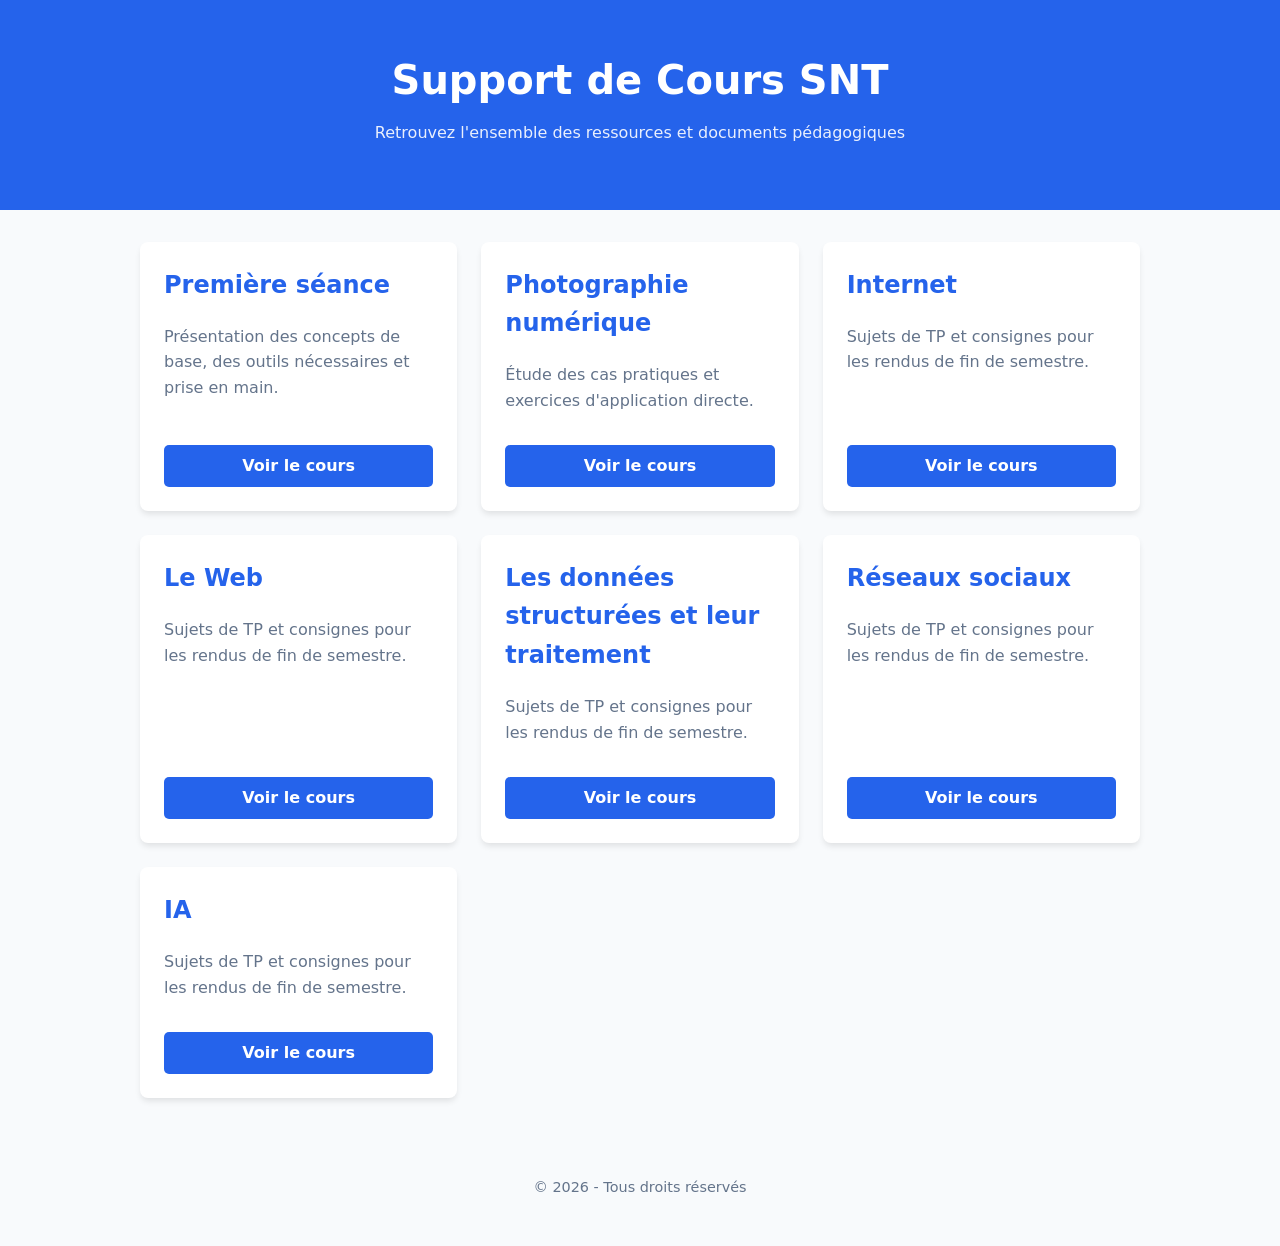
==== index.html @ 0f5ac12b "Update index.html" ====
<!DOCTYPE html>
<html lang="fr">
<head>
    <meta charset="UTF-8">
    <meta name="viewport" content="width=device-width, initial-scale=1.0">
    <title>Mes Cours en Ligne</title>
    <style>
        :root {
            --primary-color: #2563eb;
            --bg-color: #f8fafc;
            --card-bg: #ffffff;
            --text-color: #1e293b;
            --text-muted: #64748b;
        }

        body {
            font-family: system-ui, -apple-system, sans-serif;
            background-color: var(--bg-color);
            color: var(--text-color);
            line-height: 1.6;
            margin: 0;
            padding: 0;
        }

        header {
            background-color: var(--primary-color);
            color: white;
            text-align: center;
            padding: 3rem 1rem;
        }

        header h1 { margin: 0; font-size: 2.5rem; }
        header p { margin-top: 0.5rem; opacity: 0.9; }

        container {
            max-width: 1000px;
            margin: 2rem auto;
            padding: 0 1rem;
            display: block;
        }

        .grid {
            display: grid;
            grid-template-columns: repeat(auto-fit, minmax(280px, 1fr));
            gap: 1.5rem;
        }

        .card {
            background: var(--card-bg);
            border-radius: 8px;
            padding: 1.5rem;
            box-shadow: 0 4px 6px -1px rgba(0, 0, 0, 0.1);
            display: flex;
            flex-direction: column;
            justify-content: space-between;
        }

        .card h2 { margin-top: 0; color: var(--primary-color); }
        .card p { color: var(--text-muted); flex-grow: 1; }

        .btn {
            display: inline-block;
            background-color: var(--primary-color);
            color: white;
            text-decoration: none;
            padding: 0.5rem 1rem;
            border-radius: 5px;
            text-align: center;
            margin-top: 1rem;
            font-weight: bold;
        }

        .btn:hover { opacity: 0.9; }

        footer {
            text-align: center;
            padding: 2rem;
            color: var(--text-muted);
            font-size: 0.9rem;
        }
    </style>
</head>
<body>

    <header>
        <h1>Support de Cours SNT</h1>
        <p>Retrouvez l'ensemble des ressources et documents pédagogiques</p>
    </header>

    <container>
        <div class="grid">
            <div class="card">
                <div>
                    <h2>Première séance</h2>
                    <p>Présentation des concepts de base, des outils nécessaires et prise en main.</p>
                </div>
                <a href="Cours_TPs/README" class="btn" target="_blank">Voir le cours</a>
            </div>

            <div class="card">
                <div>
                    <h2>Photographie numérique</h2>
                    <p>Étude des cas pratiques et exercices d'application directe.</p>
                </div>
                <a href="Cours_TPs/Photographie_numérique/index_PN" class="btn">Voir le cours</a>
            </div>

            <div class="card">
                <div>
                    <h2>Internet</h2>
                    <p>Sujets de TP et consignes pour les rendus de fin de semestre.</p>
                </div>
                <a href="Cours_TPs/Internet/Index_I" class="btn" >Voir le cours</a>
            </div>

            <div class="card">
                <div>
                    <h2>Le Web</h2>
                    <p>Sujets de TP et consignes pour les rendus de fin de semestre.</p>
                </div>
                <a href="Cours_TPs/Web/Index_W" class="btn" >Voir le cours</a>
            </div>

            <div class="card">
                <div>
                    <h2>Les données structurées et leur traitement</h2>
                    <p>Sujets de TP et consignes pour les rendus de fin de semestre.</p>
                </div>
                <a href="Cours_TPs/Les données structurées et leur traitement/Index_DST" class="btn" >Voir le cours</a>
            </div>

            <div class="card">
                <div>
                    <h2>Réseaux sociaux</h2>
                    <p>Sujets de TP et consignes pour les rendus de fin de semestre.</p>
                </div>
                <a href="Cours_TPs/Réseaux_sociaux/Index_RS" class="btn" >Voir le cours</a>
            </div>

            <div class="card">
                <div>
                    <h2>IA</h2>
                    <p>Sujets de TP et consignes pour les rendus de fin de semestre.</p>
                </div>
                <a href="Cours_TPs/IA" class="btn">Voir le cours</a>
            </div>
        </div>
    </container>

    <footer>
        <p>© 2026 - Tous droits réservés</p>
    </footer>

</body>
</html>
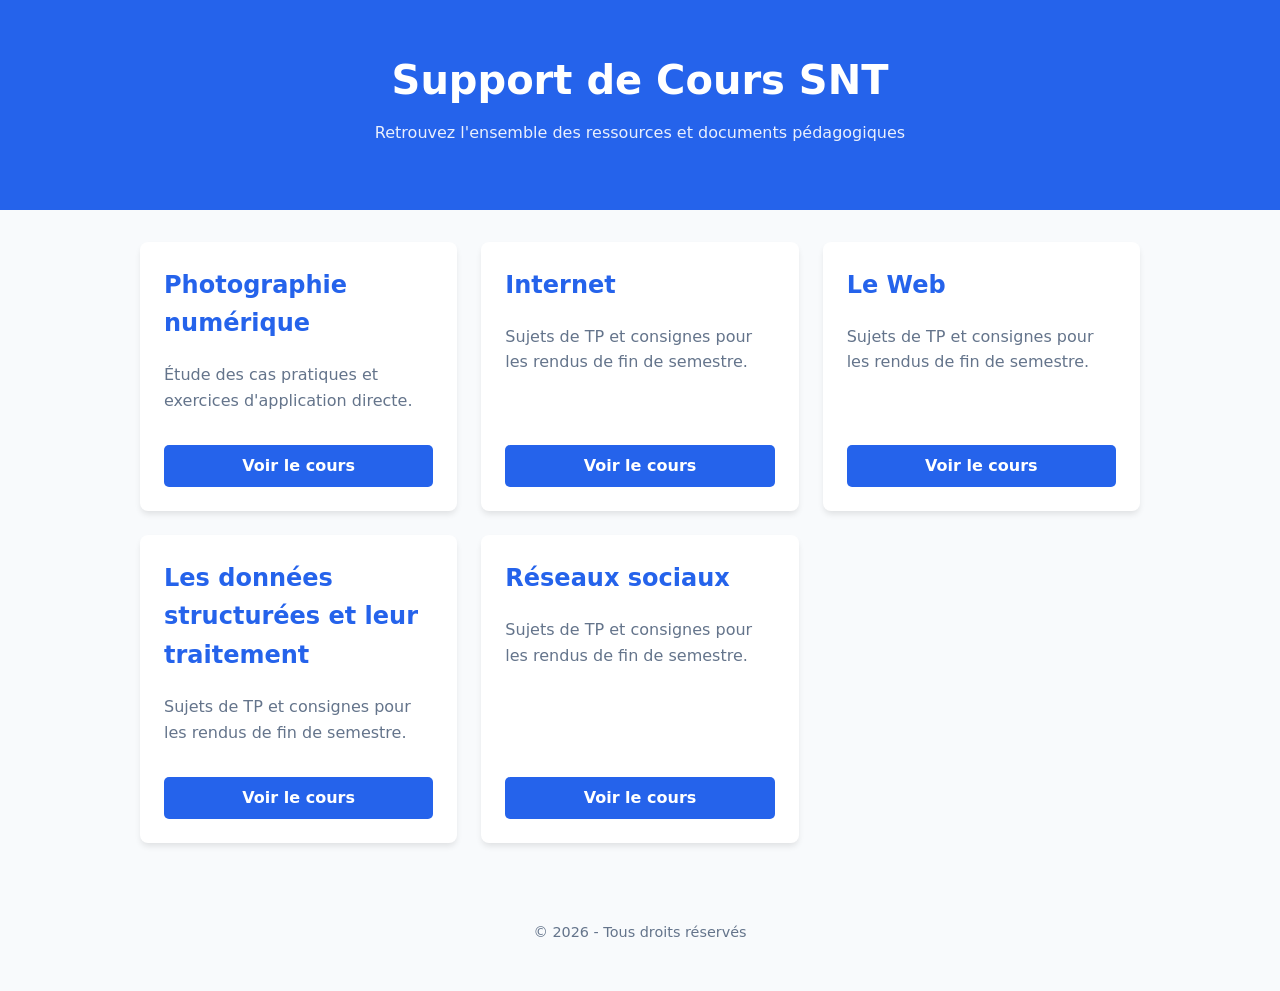
==== commit 742380ea: "Comment out course sections in index.html Commented out sections for 'Première séance' and 'IA' topi" ====
--- a/index.html
+++ b/index.html
@@ -89,6 +89,7 @@
 
     <container>
         <div class="grid">
+            <!--
             <div class="card">
                 <div>
                     <h2>Première séance</h2>
@@ -96,6 +97,7 @@
                 </div>
                 <a href="Cours_TPs/README" class="btn" target="_blank">Voir le cours</a>
             </div>
+            -->
 
             <div class="card">
                 <div>
@@ -134,9 +136,10 @@
                     <h2>Réseaux sociaux</h2>
                     <p>Sujets de TP et consignes pour les rendus de fin de semestre.</p>
                 </div>
-                <a href="Cours_TPs/Réseaux_sociaux/Index_RS" class="btn" >Voir le cours</a>
+                <a href="Cours_TPs/Réseaux sociaux/Index_RS" class="btn" >Voir le cours</a>
             </div>
 
+            <!--
             <div class="card">
                 <div>
                     <h2>IA</h2>
@@ -144,6 +147,7 @@
                 </div>
                 <a href="Cours_TPs/IA" class="btn">Voir le cours</a>
             </div>
+            -->
         </div>
     </container>
 
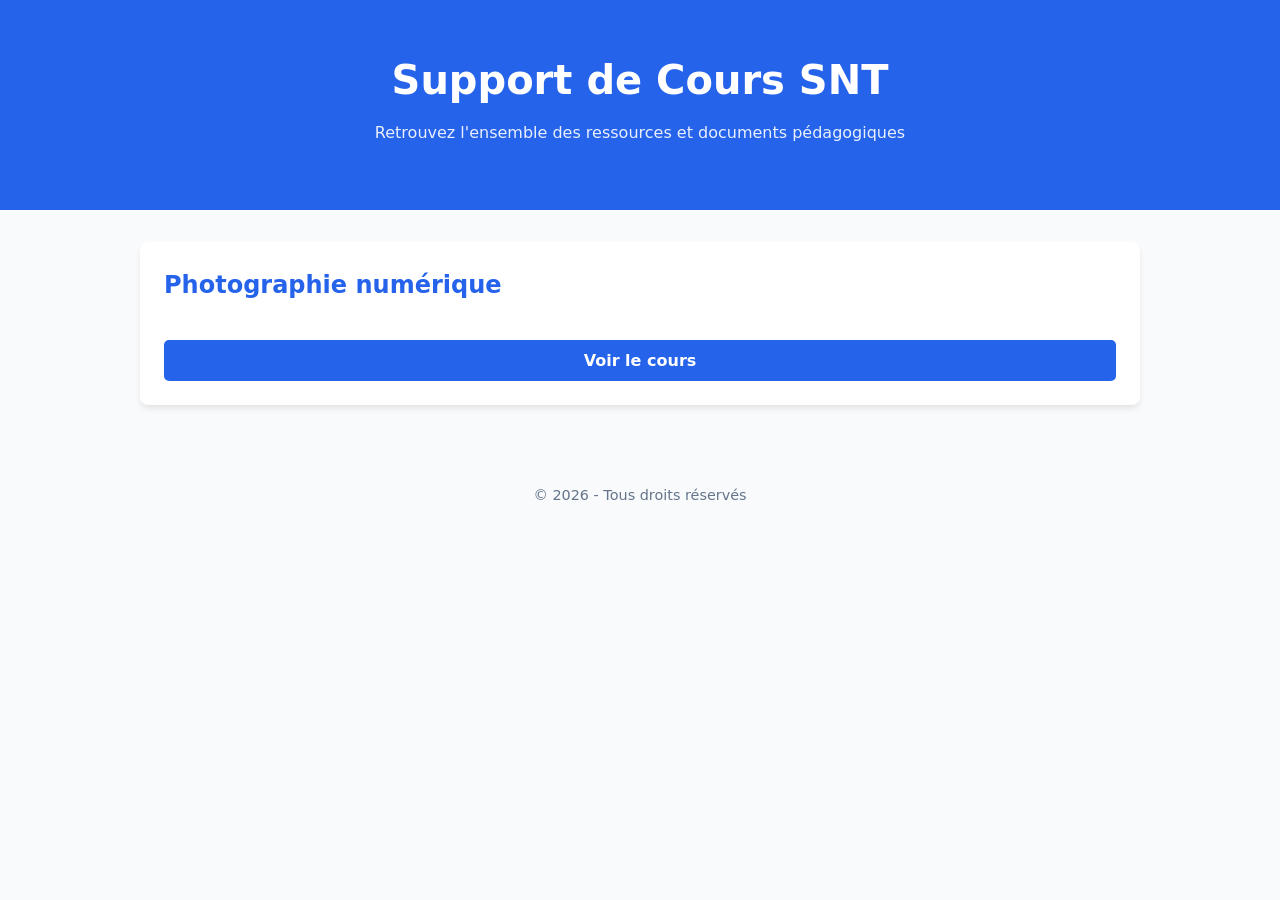
==== commit f3745bf5: "Update index.html" ====
--- a/index.html
+++ b/index.html
@@ -102,15 +102,14 @@
             <div class="card">
                 <div>
                     <h2>Photographie numérique</h2>
-                    <p>Étude des cas pratiques et exercices d'application directe.</p>
                 </div>
                 <a href="Cours_TPs/Photographie_numérique/index_PN" class="btn">Voir le cours</a>
             </div>
 
+            <!--
             <div class="card">
                 <div>
                     <h2>Internet</h2>
-                    <p>Sujets de TP et consignes pour les rendus de fin de semestre.</p>
                 </div>
                 <a href="Cours_TPs/Internet/Index_I" class="btn" >Voir le cours</a>
             </div>
@@ -118,7 +117,6 @@
             <div class="card">
                 <div>
                     <h2>Le Web</h2>
-                    <p>Sujets de TP et consignes pour les rendus de fin de semestre.</p>
                 </div>
                 <a href="Cours_TPs/Web/Index_W" class="btn" >Voir le cours</a>
             </div>
@@ -126,7 +124,6 @@
             <div class="card">
                 <div>
                     <h2>Les données structurées et leur traitement</h2>
-                    <p>Sujets de TP et consignes pour les rendus de fin de semestre.</p>
                 </div>
                 <a href="Cours_TPs/Les données structurées et leur traitement/Index_DST" class="btn" >Voir le cours</a>
             </div>
@@ -134,7 +131,6 @@
             <div class="card">
                 <div>
                     <h2>Réseaux sociaux</h2>
-                    <p>Sujets de TP et consignes pour les rendus de fin de semestre.</p>
                 </div>
                 <a href="Cours_TPs/Réseaux sociaux/Index_RS" class="btn" >Voir le cours</a>
             </div>
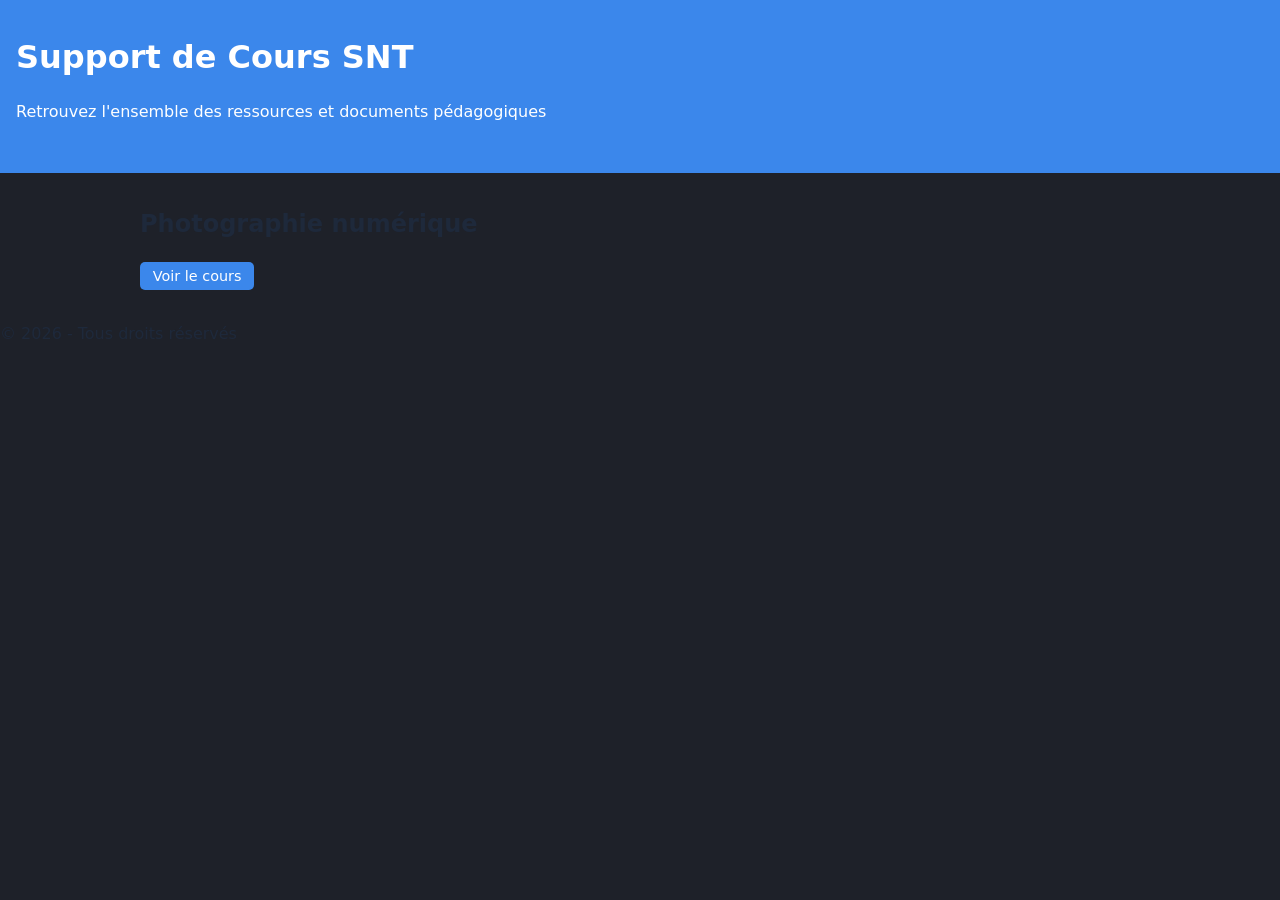
==== commit b01f1056: "Link external stylesheet and remove inline styles Removed inline styles from index.html and linked t" ====
--- a/index.html
+++ b/index.html
@@ -4,81 +4,7 @@
     <meta charset="UTF-8">
     <meta name="viewport" content="width=device-width, initial-scale=1.0">
     <title>Mes Cours en Ligne</title>
-    <style>
-        :root {
-            --primary-color: #2563eb;
-            --bg-color: #f8fafc;
-            --card-bg: #ffffff;
-            --text-color: #1e293b;
-            --text-muted: #64748b;
-        }
-
-        body {
-            font-family: system-ui, -apple-system, sans-serif;
-            background-color: var(--bg-color);
-            color: var(--text-color);
-            line-height: 1.6;
-            margin: 0;
-            padding: 0;
-        }
-
-        header {
-            background-color: var(--primary-color);
-            color: white;
-            text-align: center;
-            padding: 3rem 1rem;
-        }
-
-        header h1 { margin: 0; font-size: 2.5rem; }
-        header p { margin-top: 0.5rem; opacity: 0.9; }
-
-        container {
-            max-width: 1000px;
-            margin: 2rem auto;
-            padding: 0 1rem;
-            display: block;
-        }
-
-        .grid {
-            display: grid;
-            grid-template-columns: repeat(auto-fit, minmax(280px, 1fr));
-            gap: 1.5rem;
-        }
-
-        .card {
-            background: var(--card-bg);
-            border-radius: 8px;
-            padding: 1.5rem;
-            box-shadow: 0 4px 6px -1px rgba(0, 0, 0, 0.1);
-            display: flex;
-            flex-direction: column;
-            justify-content: space-between;
-        }
-
-        .card h2 { margin-top: 0; color: var(--primary-color); }
-        .card p { color: var(--text-muted); flex-grow: 1; }
-
-        .btn {
-            display: inline-block;
-            background-color: var(--primary-color);
-            color: white;
-            text-decoration: none;
-            padding: 0.5rem 1rem;
-            border-radius: 5px;
-            text-align: center;
-            margin-top: 1rem;
-            font-weight: bold;
-        }
-
-        .btn:hover { opacity: 0.9; }
-
-        footer {
-            text-align: center;
-            padding: 2rem;
-            color: var(--text-muted);
-            font-size: 0.9rem;
-        }
-    </style>
+    <link rel="stylesheet" href="/css/style.css">
 </head>
 <body>
 
@@ -125,14 +51,14 @@
                 <div>
                     <h2>Les données structurées et leur traitement</h2>
                 </div>
-                <a href="Cours_TPs/Les données structurées et leur traitement/Index_DST" class="btn" >Voir le cours</a>
+                <a href="Cours_TPs/Données_structurées_et_leur_traitement/Index_DST" class="btn" >Voir le cours</a>
             </div>
 
             <div class="card">
                 <div>
                     <h2>Réseaux sociaux</h2>
                 </div>
-                <a href="Cours_TPs/Réseaux sociaux/Index_RS" class="btn" >Voir le cours</a>
+                <a href="Cours_TPs/Réseaux_sociaux/Index_RS" class="btn" >Voir le cours</a>
             </div>
 
             <!--
--- a/css/style.css
+++ b/css/style.css
@@ -0,0 +1,77 @@
+        :root {
+            --primary-color: #3B87EB;
+            --bg-color: #1E2129;
+            --card-bg: #ffffff;
+            --text-color: #1e293b;
+            --text-muted: #64748b;
+        }
+
+        body {
+            font-family: system-ui, -apple-system, sans-serif;
+            background-color: var(--bg-color);
+            color: var(--text-color);
+            line-height: 1.6;
+            margin: 0;
+            padding: 0;
+        }
+
+        header {
+            background-color: var(--primary-color);
+            color: white;
+            padding: 2rem 1rem;
+        }
+
+        header .header-content {
+            max-width: 1000px;
+            margin: 0 auto;
+        }
+
+        .back-link {
+            color: rgba(255, 255, 255, 0.8);
+            text-decoration: none;
+            font-size: 0.9rem;
+            display: inline-block;
+            margin-bottom: 0.5rem;
+        }
+
+        .back-link:hover { color: white; text-decoration: underline; }
+
+        header h1 { margin: 0; font-size: 2rem; }
+
+        container {
+            max-width: 1000px;
+            margin: 2rem auto;
+            padding: 0 1rem;
+            display: block;
+        }
+
+        .list-group {
+            display: flex;
+            flex-direction: column;
+            gap: 1rem;
+        }
+
+        .item {
+            background: var(--card-bg);
+            border-radius: 8px;
+            padding: 1.2rem;
+            box-shadow: 0 2px 4px rgba(0, 0, 0, 0.05);
+            display: flex;
+            justify-content: space-between;
+            align-items: center;
+        }
+
+        .item-info h3 { margin: 0 0 0.3rem 0; font-size: 1.1rem; }
+        .item-info p { margin: 0; color: var(--text-muted); font-size: 0.9rem; }
+
+        .btn {
+            background-color: var(--primary-color);
+            color: white;
+            text-decoration: none;
+            padding: 0.4rem 0.8rem;
+            border-radius: 5px;
+            font-size: 0.9rem;
+            white-space: nowrap;
+        }
+
+        .btn:hover { opacity: 0.9; }
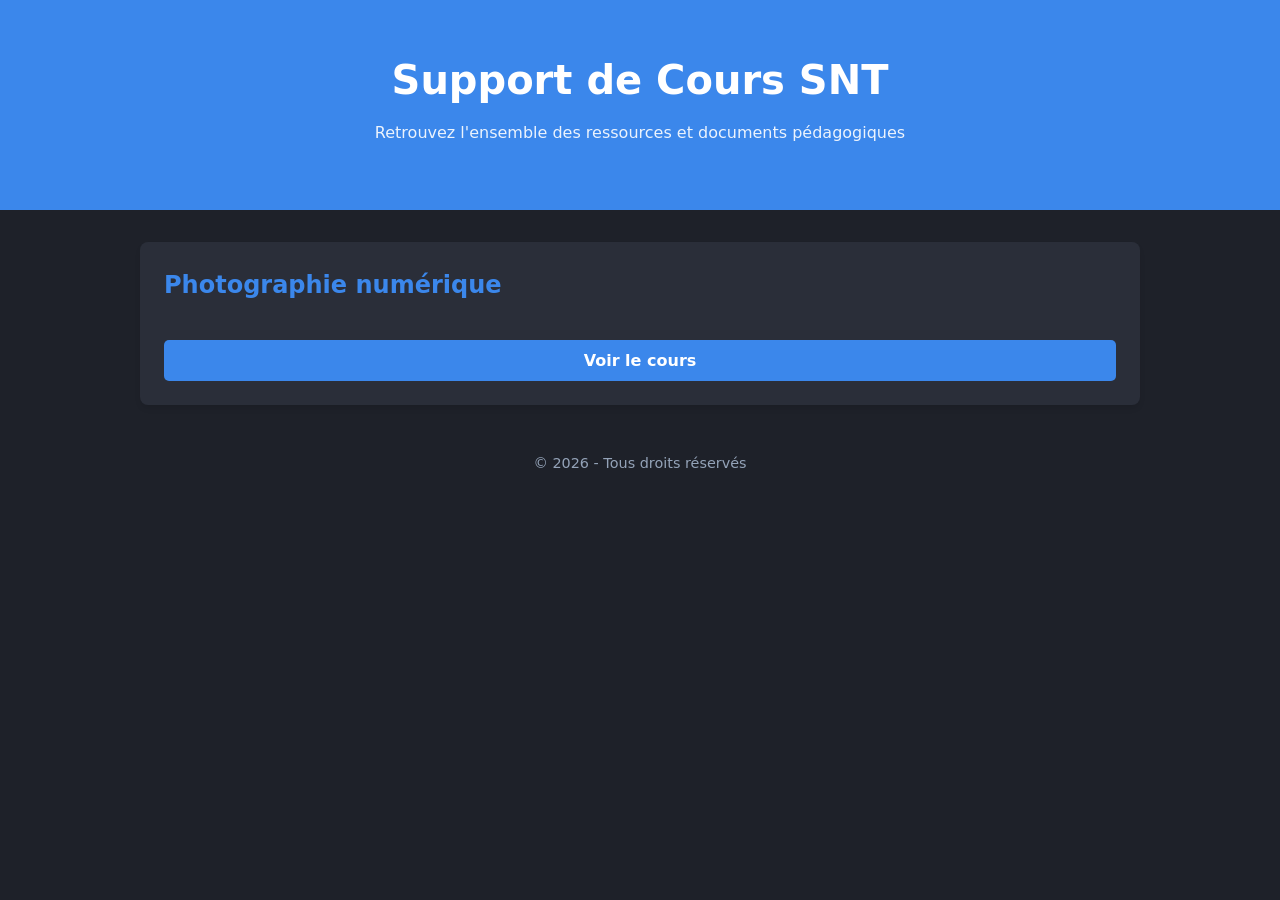
==== commit 44c56ec1: "Update stylesheet and container structure in index.html Updated the stylesheet link and changed 'con" ====
--- a/index.html
+++ b/index.html
@@ -4,7 +4,7 @@
     <meta charset="UTF-8">
     <meta name="viewport" content="width=device-width, initial-scale=1.0">
     <title>Mes Cours en Ligne</title>
-    <link rel="stylesheet" href="/css/style.css">
+    <link rel="stylesheet" href="css/style_principal.css">
 </head>
 <body>
 
@@ -13,7 +13,7 @@
         <p>Retrouvez l'ensemble des ressources et documents pédagogiques</p>
     </header>
 
-    <container>
+    <div class="container">
         <div class="grid">
             <!--
             <div class="card">
--- a/css/style_principal.css
+++ b/css/style_principal.css
@@ -0,0 +1,109 @@
+CSS
+*, *::before, *::after {
+    box-sizing: border-box;
+}
+
+
+:root {
+    --primary-color: #3B87EB;
+    --bg-color: #1E2129;       /* Fond global sombre */
+    --card-bg: #2A2E39;        /* Cartes légèrement plus claires que le fond */
+    --text-color: #F1F5F9;     /* Texte principal très clair */
+    --text-muted: #94A3B8;    /* Texte secondaire clair */
+}
+
+body {
+    font-family: system-ui, -apple-system, sans-serif;
+    background-color: var(--bg-color);
+    color: var(--text-color);
+    line-height: 1.6;
+    margin: 0;
+    padding: 0;
+}
+
+header {
+    background-color: var(--primary-color);
+    color: white;
+    text-align: center;
+    padding: 3rem 1rem;
+}
+
+header h1 { margin: 0; font-size: 2.5rem; }
+header p { margin-top: 0.5rem; opacity: 0.9; }
+
+.container {
+    max-width: 1000px;
+    margin: 2rem auto;
+    padding: 0 1rem;
+    display: block;
+}
+
+.grid {
+    display: grid;
+    grid-template-columns: repeat(auto-fit, minmax(280px, 1fr));
+    gap: 1.5rem;
+}
+
+.card {
+    background: var(--card-bg);
+    border-radius: 8px;
+    padding: 1.5rem;
+    box-shadow: 0 4px 6px -1px rgba(0, 0, 0, 0.1);
+    display: flex;
+    flex-direction: column;
+    justify-content: space-between;
+}
+
+.card h2 { margin-top: 0; color: var(--primary-color); }
+.card p { color: var(--text-muted); flex-grow: 1; }
+
+.btn {
+    display: inline-block;
+    background-color: var(--primary-color);
+    color: white;
+    text-decoration: none;
+    padding: 0.5rem 1rem;
+    border-radius: 5px;
+    text-align: center;
+    margin-top: 1rem;
+    font-weight: bold;
+}
+
+.btn:hover { opacity: 0.9; }
+
+footer {
+    text-align: center;
+    padding: 2rem;
+    color: var(--text-muted);
+    font-size: 0.9rem;
+}
+
+/* Navigation globale */
+.main-nav {
+    display: flex;
+    gap: 1rem;
+    margin-top: 1rem;
+    flex-wrap: wrap;
+}
+
+.main-nav a {
+    /*color: rgba(0, 255, 255, 0.85);*/
+    text-decoration: none;
+    font-weight: 500;
+    font-size: 0.95rem;
+    padding: 0.3rem 0.6rem;
+    border-radius: 4px;
+    transition: background-color 0.2s, color 0.2s;
+}
+
+/*.main-nav a:hover {
+    color: #ffffff;
+    background-color: rgba(255, 0, 255, 0.15);
+}*/
+
+/* Style de l'onglet actif */
+.main-nav a.active {
+    /*color: #ffffff;
+    background-color: rgba(255, 255, 0, 0.25);*/
+    font-weight: 600;
+}
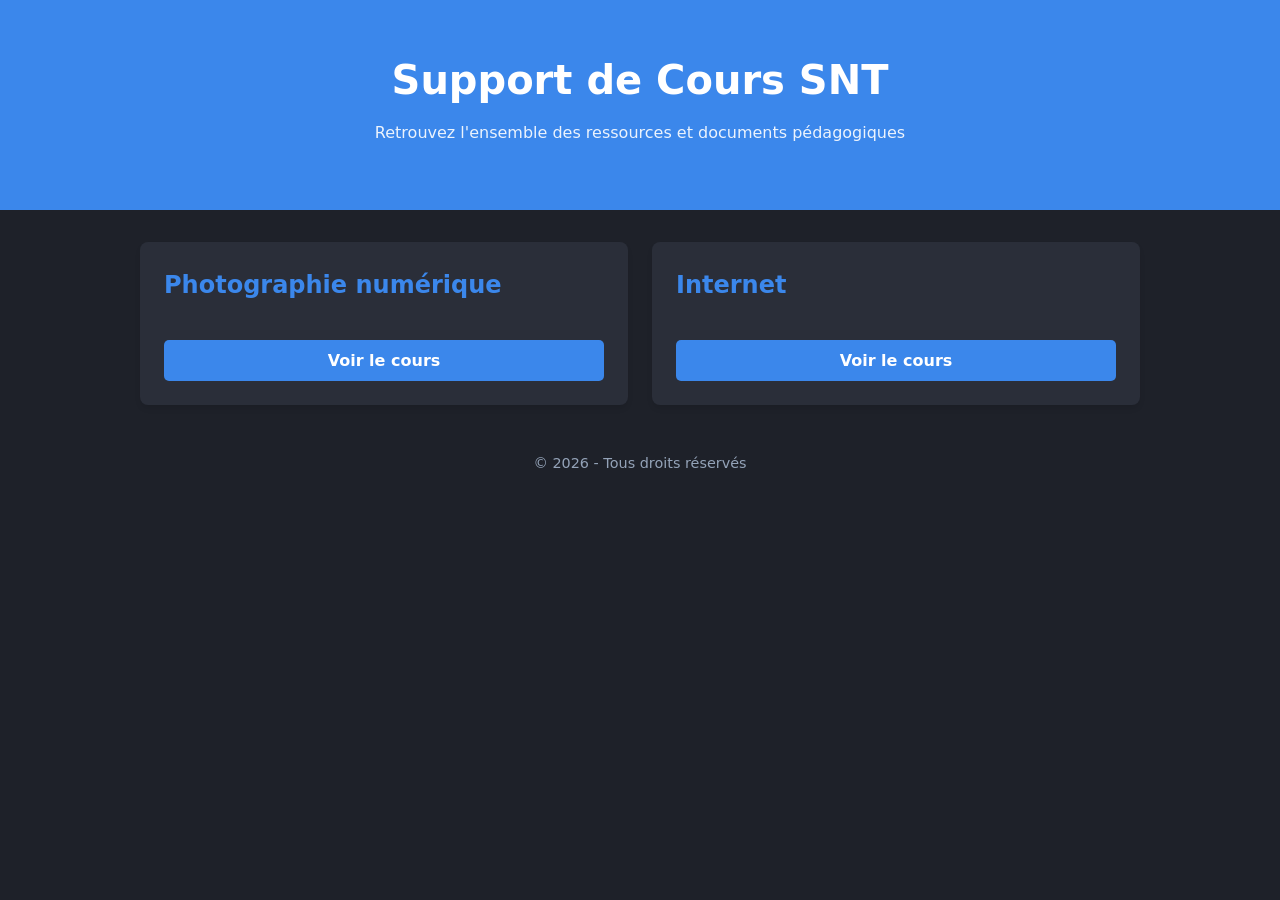
==== commit a5ad49a8: "Update HTML comments for course sections Removed commented-out HTML section for 'Internet' and added" ====
--- a/index.html
+++ b/index.html
@@ -32,7 +32,6 @@
                 <a href="Cours_TPs/Photographie_numérique/index_PN" class="btn">Voir le cours</a>
             </div>
 
-            <!--
             <div class="card">
                 <div>
                     <h2>Internet</h2>
@@ -40,6 +39,7 @@
                 <a href="Cours_TPs/Internet/Index_I" class="btn" >Voir le cours</a>
             </div>
 
+            <!--
             <div class="card">
                 <div>
                     <h2>Le Web</h2>
